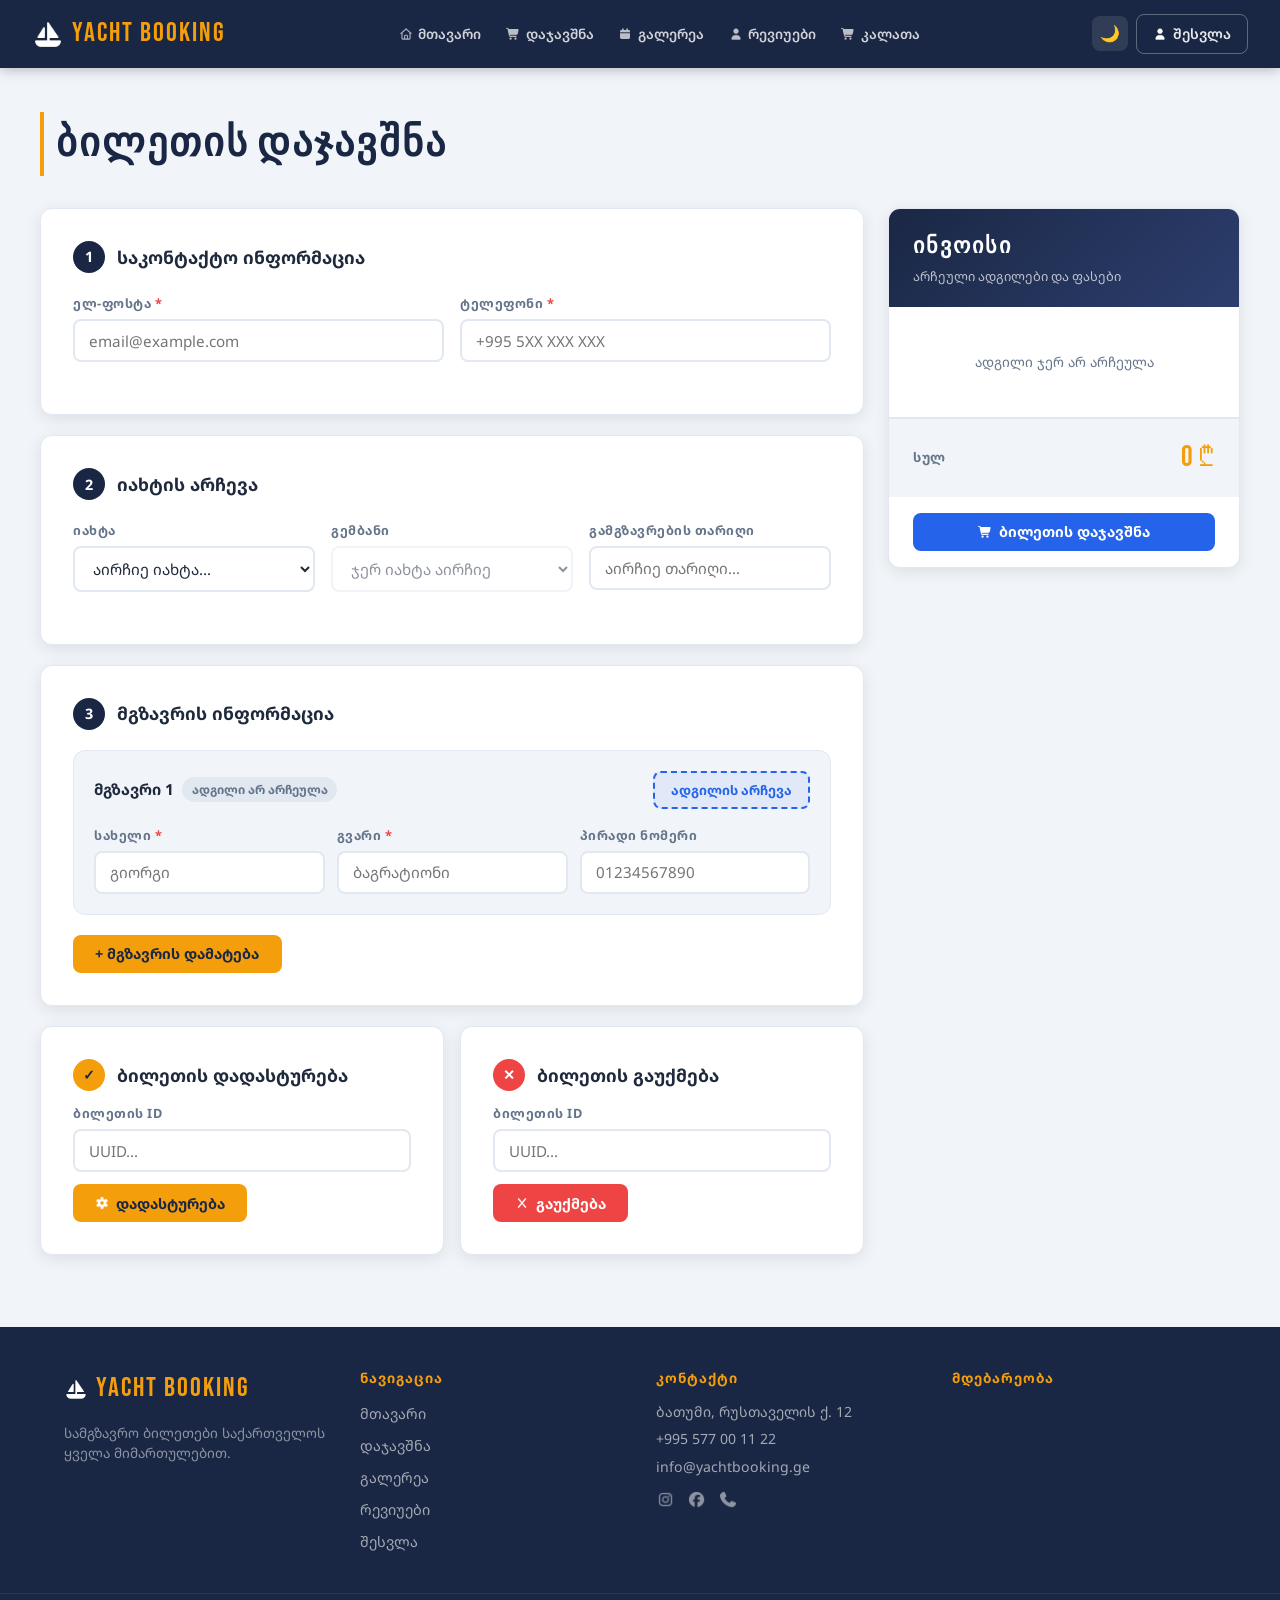
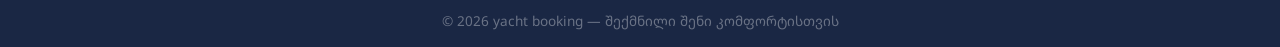
==== pages/booking.html @ 4e346224 "git innit" ====
<!doctype html>
<html lang="en" data-theme="light">
  <head>
    <meta charset="UTF-8" />
    <meta name="viewport" content="width=device-width, initial-scale=1.0" />
    <title>დაჯავშნა | Yacht Booking</title>
    <link
      href="https://fonts.googleapis.com/css2?family=Bebas+Neue&family=Noto+Sans+Georgian:wght@300;400;600;700&display=swap"
      rel="stylesheet"
    />
    <link rel="icon" type="image/png" href="../assets/icons/ship.png" />
    <link rel="stylesheet" href="../styles/style.css" />
    <style>
      /* ==============================
         Booking layout - 2 სვეტი
         ============================== */
      .booking-layout {
        display: grid;
        grid-template-columns: 1fr 22rem;
        gap: 1.5rem;
        align-items: start;
      }

      .booking-main {
        min-width: 0;
      }

      /* 
         Step სათაური
          */
      .step-label {
        display: flex;
        align-items: center;
        gap: 0.75rem;
        margin-bottom: 1.25rem;
      }

      .step-num {
        width: 2rem;
        height: 2rem;
        border-radius: 50%;
        background: var(--navy);
        color: white;
        font-weight: 700;
        font-size: 0.9rem;
        display: flex;
        align-items: center;
        justify-content: center;
        flex-shrink: 0;
      }

      .step-label h3 {
        font-size: 1.1rem;
        font-weight: 700;
        color: var(--text);
        margin: 0;
      }

      /* 
         იახტის ბარათი (არჩეული)
          */
      .selected-train-card {
        background: linear-gradient(135deg, var(--navy) 0%, #2d3e6e 100%);
        border-radius: 0.75rem;
        padding: 1.25rem 1.5rem;
        color: white;
        display: none;
        margin-bottom: 1rem;
      }

      .selected-train-card.show {
        display: flex;
        align-items: center;
        gap: 1.5rem;
        flex-wrap: wrap;
      }

      .train-badge {
        background: rgba(255, 255, 255, 0.15);
        border-radius: 0.5rem;
        padding: 0.5rem 1rem;
        font-family: "Bebas Neue", sans-serif;
        font-size: 1.4rem;
        letter-spacing: 2px;
        color: var(--accent);
        white-space: nowrap;
      }

      .train-route-info {
        flex: 1;
      }
      .train-route-info h4 {
        font-size: 1rem;
        font-weight: 700;
        margin-bottom: 0.25rem;
      }
      .train-route-info p {
        font-size: 0.82rem;
        opacity: 0.75;
      }

      .train-times {
        display: flex;
        gap: 1.5rem;
        text-align: center;
      }

      .train-time-col span {
        display: block;
      }
      .train-time-col .t-time {
        font-family: "Bebas Neue", sans-serif;
        font-size: 1.5rem;
        letter-spacing: 1px;
      }
      .train-time-col .t-city {
        font-size: 0.78rem;
        opacity: 0.7;
      }

      .train-arrow {
        font-size: 1.2rem;
        opacity: 0.5;
        align-self: center;
      }

      /* 
         /* გემბანის სქემა (modal) ფანჯარა */
      .seat-modal-overlay {
        position: fixed;
        inset: 0;
        background: rgba(0, 0, 0, 0.5);
        z-index: 300;
        display: flex;
        align-items: center;
        justify-content: center;
        padding: 1rem;
        backdrop-filter: blur(4px);
      }

      .seat-modal-overlay.hidden {
        display: none;
      }

      .seat-modal {
        background: var(--card-bg);
        border-radius: 1rem;
        padding: 1.5rem;
        width: 100%;
        max-width: 26rem;
        max-height: 90vh;
        overflow-y: auto;
        position: relative;
      }

      .seat-modal-title {
        font-family: "Bebas Neue", sans-serif;
        font-size: 1.4rem;
        letter-spacing: 1px;
        color: var(--navy);
        margin-bottom: 0.25rem;
      }

      [data-theme="dark"] .seat-modal-title {
        color: var(--accent);
      }

      .seat-modal-sub {
        font-size: 0.82rem;
        color: var(--text-light);
        margin-bottom: 1.25rem;
      }

      /* გემბანი სქემა */
      .vagon-shell {
        background: var(--bg);
        border-radius: 0.75rem;
        padding: 1rem;
        border: 1px solid var(--border);
      }

      .vagon-toilet {
        text-align: center;
        font-size: 0.72rem;
        color: var(--text-light);
        background: var(--border);
        border-radius: 0.35rem;
        padding: 0.3rem;
        margin-bottom: 0.75rem;
        letter-spacing: 1px;
        text-transform: uppercase;
      }

      /* ადგილების ბადე - 4 სვეტი + დერეფანი */
      .seat-grid {
        display: grid;
        grid-template-columns: 1fr 1fr 0.4fr 1fr 1fr;
        gap: 0.35rem;
        margin-bottom: 0.5rem;
      }

      /* ადგილის ღილაკი */
      .seat-btn {
        aspect-ratio: 1;
        border-radius: 0.35rem;
        border: 2px solid;
        font-size: 0.68rem;
        font-weight: 700;
        cursor: pointer;
        transition: all 0.15s;
        display: flex;
        align-items: center;
        justify-content: center;
        font-family: "Noto Sans Georgian", sans-serif;
      }

      .seat-btn.free {
        background: #dcfce7;
        border-color: #86efac;
        color: #166534;
      }

      .seat-btn.free:hover {
        background: #bbf7d0;
        transform: scale(1.08);
      }

      .seat-btn.occupied {
        background: #fee2e2;
        border-color: #fca5a5;
        color: #991b1b;
        cursor: not-allowed;
      }

      .seat-btn.selected {
        background: var(--blue);
        border-color: var(--blue-dark);
        color: white;
        transform: scale(1.08);
      }

      /* ლეგენდა */
      .seat-legend {
        display: flex;
        gap: 1rem;
        margin-top: 0.75rem;
        flex-wrap: wrap;
      }

      .legend-item {
        display: flex;
        align-items: center;
        gap: 0.4rem;
        font-size: 0.78rem;
        color: var(--text-light);
      }

      .legend-dot {
        width: 0.85rem;
        height: 0.85rem;
        border-radius: 0.2rem;
        flex-shrink: 0;
      }

      .seat-modal-actions {
        display: flex;
        gap: 0.75rem;
        margin-top: 1.25rem;
      }

      .seat-modal-close {
        position: absolute;
        top: 1rem;
        right: 1rem;
        background: none;
        border: 1px solid var(--border);
        border-radius: 0.4rem;
        width: 2rem;
        height: 2rem;
        cursor: pointer;
        color: var(--text-light);
        font-size: 1rem;
        display: flex;
        align-items: center;
        justify-content: center;
        transition: background 0.15s;
      }

      .seat-modal-close:hover {
        background: var(--border);
      }

      /* 
         მგზავრების ფორმა
          */
      .passenger-row {
        background: var(--bg);
        border: 1px solid var(--border);
        border-radius: 0.75rem;
        padding: 1.25rem;
        margin-bottom: 0.75rem;
        transition: background 0.3s;
      }

      .passenger-header {
        display: flex;
        align-items: center;
        justify-content: space-between;
        margin-bottom: 1rem;
      }

      .passenger-label {
        font-weight: 700;
        font-size: 0.95rem;
        color: var(--text);
        display: flex;
        align-items: center;
        gap: 0.5rem;
      }

      .passenger-seat-badge {
        background: var(--blue);
        color: white;
        font-size: 0.75rem;
        font-weight: 700;
        padding: 0.2rem 0.6rem;
        border-radius: 99px;
      }

      .passenger-seat-badge.empty {
        background: var(--border);
        color: var(--text-light);
      }

      .passenger-fields {
        display: grid;
        grid-template-columns: 1fr 1fr 1fr;
        gap: 0.75rem;
      }

      /* 
         ინვოისი (sidebar)
          */
      .invoice-card {
        background: var(--card-bg);
        border: 1px solid var(--border);
        border-radius: 0.75rem;
        overflow: hidden;
        box-shadow: var(--shadow);
        position: sticky;
        top: 5rem;
        transition: background 0.3s;
      }

      .invoice-header {
        background: linear-gradient(135deg, var(--navy) 0%, #2d3e6e 100%);
        padding: 1.25rem 1.5rem;
        color: white;
      }

      .invoice-header h3 {
        font-family: "Bebas Neue", sans-serif;
        font-size: 1.4rem;
        letter-spacing: 2px;
        margin-bottom: 0.1rem;
      }

      .invoice-header p {
        font-size: 0.8rem;
        opacity: 0.7;
      }

      .invoice-body {
        padding: 1.25rem 1.5rem;
      }

      .invoice-row {
        display: flex;
        justify-content: space-between;
        align-items: center;
        padding: 0.6rem 0;
        border-bottom: 1px solid var(--border);
        font-size: 0.88rem;
      }

      .invoice-row:last-child {
        border-bottom: none;
      }

      .invoice-row .seat-code {
        font-family: "Bebas Neue", sans-serif;
        font-size: 1rem;
        color: var(--navy);
        letter-spacing: 1px;
      }

      [data-theme="dark"] .invoice-row .seat-code {
        color: var(--accent);
      }

      .invoice-row .price {
        font-weight: 700;
        color: var(--text);
      }

      .invoice-empty {
        text-align: center;
        color: var(--text-light);
        font-size: 0.85rem;
        padding: 1.5rem 0;
      }

      .invoice-total {
        display: flex;
        justify-content: space-between;
        align-items: center;
        padding: 1rem 1.5rem;
        background: var(--bg);
        border-top: 2px solid var(--border);
      }

      .invoice-total span:first-child {
        font-size: 0.82rem;
        color: var(--text-light);
        text-transform: uppercase;
        letter-spacing: 0.5px;
        font-weight: 700;
      }

      .invoice-total .total-price {
        font-family: "Bebas Neue", sans-serif;
        font-size: 1.8rem;
        color: var(--accent);
        letter-spacing: 1px;
      }

      .invoice-submit {
        padding: 1rem 1.5rem;
      }

      /* 
         ადგილის არჩეული indicator
   */
      .choose-seat-btn {
        display: inline-flex;
        align-items: center;
        gap: 0.4rem;
        background: rgba(37, 99, 235, 0.08);
        border: 2px dashed var(--blue);
        color: var(--blue);
        border-radius: 0.5rem;
        padding: 0.5rem 1rem;
        font-family: "Noto Sans Georgian", sans-serif;
        font-size: 0.82rem;
        font-weight: 700;
        cursor: pointer;
        transition: background 0.15s;
      }

      .choose-seat-btn:hover {
        background: rgba(37, 99, 235, 0.14);
      }

      /*
         Confirm / Delete სექცია
      */
      .action-cards {
        display: grid;
        grid-template-columns: 1fr 1fr;
        gap: 1rem;
        margin-top: 1rem;
      }

      /* 
         Responsive
          */
      @media (max-width: 68rem) {
        .booking-layout {
          grid-template-columns: 1fr;
        }

        .invoice-card {
          position: static;
          order: -1;
        }
      }

      @media (max-width: 37.5rem) {
        .passenger-fields {
          grid-template-columns: 1fr;
        }

        .action-cards {
          grid-template-columns: 1fr;
        }

        .train-times {
          gap: 0.75rem;
        }
        .train-time-col .t-time {
          font-size: 1.2rem;
        }
      }
    </style>
  </head>
  <body>
    <!-- HEADER -->
    <header>
      <div class="header-inner">
        <a href="../index.html" class="logo">
          <img src="../assets/icons/ship.png" alt="Logo" class="logo-icon" />
          <span>yacht booking</span>
        </a>
        <nav id="mainNav">
          <a href="../index.html"
            ><img src="../assets/icons/home.png" alt="" />მთავარი</a
          >
          <a href="booking.html"
            ><img src="../assets/icons/cart.png" alt="" />დაჯავშნა</a
          >
          <a href="gallery.html"
            ><img src="../assets/icons/calendar-solid.png" alt="" />გალერეა</a
          >
          <a href="reviews.html"
            ><img src="../assets/icons/user-solid.png" alt="" />რევიუები</a
          >

          <a href="cart.html"
            ><img src="../assets/icons/cart.png" alt="" />კალათა</a
          >
        </nav>
        <div class="header-actions">
          <button id="themeToggleBtn" class="icon-btn" title="თემის შეცვლა">
            <span id="themeIcon">🌙</span>
          </button>
          <div id="userInfo" class="hidden">
            <span id="welcomeMsg" class="welcome-text"></span>
            <button class="btn-outline small" id="logoutBtn">გასვლა</button>
          </div>
          <div id="guestBtns">
            <a href="login.html" class="btn-outline">
              <img
                src="../assets/icons/user-solid.png"
                alt=""
                class="btn-icon"
              />
              შესვლა
            </a>
          </div>
          <button class="burger" id="burgerBtn" aria-label="მენიუ">
            <img
              src="../assets/icons/bars-solid.png"
              alt="menu"
              class="burger-icon"
            />
          </button>
        </div>
      </div>
      <div class="mobile-nav" id="mobileNav">
        <a href="../index.html" class="mob-link"
          ><img src="../assets/icons/home.png" alt="" />მთავარი</a
        >
        <a href="booking.html" class="mob-link"
          ><img src="../assets/icons/cart.png" alt="" />დაჯავშნა</a
        >
        <a href="gallery.html" class="mob-link"
          ><img src="../assets/icons/calendar-solid.png" alt="" />გალერეა</a
        >
        <a href="reviews.html" class="mob-link"
          ><img src="../assets/icons/user-solid.png" alt="" />რევიუები</a
        >

        <a href="cart.html" class="mob-link"
          ><img src="../assets/icons/cart.png" alt="" />კალათა</a
        >
        <a href="login.html" class="mob-link"
          ><img src="../assets/icons/user-solid.png" alt="" />შესვლა</a
        >
      </div>
    </header>

    <!-- ადგილის არჩევის ცხრილი -->
    <div class="seat-modal-overlay hidden" id="seatModalOverlay">
      <div class="seat-modal">
        <button class="seat-modal-close" id="seatModalClose">✕</button>
        <p class="seat-modal-title" id="seatModalTitle">გემბანი</p>
        <p class="seat-modal-sub">მწვანე — თავისუფალი | წითელი — დაკავებული</p>
        <div id="seatMapContainer"></div>
        <div class="seat-legend">
          <div class="legend-item">
            <div
              class="legend-dot"
              style="background: #dcfce7; border: 2px solid #86efac"
            ></div>
            <span>თავისუფალი</span>
          </div>
          <div class="legend-item">
            <div
              class="legend-dot"
              style="background: #fee2e2; border: 2px solid #fca5a5"
            ></div>
            <span>დაკავებული</span>
          </div>
          <div class="legend-item">
            <div
              class="legend-dot"
              style="
                background: var(--blue);
                border: 2px solid var(--blue-dark);
              "
            ></div>
            <span>არჩეული</span>
          </div>
        </div>
      </div>
    </div>

    <main class="booking-page">
      <div class="section-inner">
        <h1 class="page-title">ბილეთის დაჯავშნა</h1>

        <div class="booking-layout">
          <!--  მარცხენა სვეტი  -->
          <div class="booking-main">
            <!-- STEP 1: საკონტაქტო ინფო -->
            <div class="form-card" style="margin-bottom: 1.25rem">
              <div class="step-label">
                <div class="step-num">1</div>
                <h3>საკონტაქტო ინფორმაცია</h3>
              </div>
              <div class="form-grid">
                <div class="form-group">
                  <label
                    >ელ-ფოსტა <span style="color: var(--red)">*</span></label
                  >
                  <input
                    type="email"
                    id="f-email"
                    placeholder="email@example.com"
                    required
                  />
                </div>
                <div class="form-group">
                  <label
                    >ტელეფონი <span style="color: var(--red)">*</span></label
                  >
                  <input
                    type="text"
                    id="f-phone"
                    placeholder="+995 5XX XXX XXX"
                    required
                  />
                </div>
              </div>
            </div>

            <!-- STEP 2: იახტის არჩევა -->
            <div class="form-card" style="margin-bottom: 1.25rem">
              <div class="step-label">
                <div class="step-num">2</div>
                <h3>იახტის არჩევა</h3>
              </div>

              <!-- არჩეული იახტა - ჩნდება არჩევის შემდეგ -->
              <div class="selected-train-card" id="selectedTrainCard">
                <div class="train-badge" id="trainBadge">#---</div>
                <div class="train-route-info">
                  <h4 id="trainName">—</h4>
                  <p id="trainDate">—</p>
                </div>
                <div class="train-times">
                  <div class="train-time-col">
                    <span class="t-time" id="trainDep">--:--</span>
                    <span class="t-city" id="trainFrom">—</span>
                  </div>
                  <div class="train-arrow">→</div>
                  <div class="train-time-col">
                    <span class="t-time" id="trainArr">--:--</span>
                    <span class="t-city" id="trainTo">—</span>
                  </div>
                </div>
              </div>

              <div class="form-grid">
                <div class="form-group">
                  <label>იახტა</label>
                  <select id="f-trainId">
                    <option value="">აირჩიე იახტა...</option>
                  </select>
                </div>
                <div class="form-group">
                  <label>გემბანი</label>
                  <select id="f-vagonId" disabled>
                    <option value="">ჯერ იახტა აირჩიე</option>
                  </select>
                </div>
                <div class="form-group" style="position: relative">
                  <label>გამგზავრების თარიღი</label>
                  <input
                    type="text"
                    id="f-date"
                    placeholder="აირჩიე თარიღი..."
                    readonly
                    style="cursor: pointer"
                  />
                  <div id="calendarWrap" class="calendar-wrap"></div>
                </div>
              </div>
            </div>

            <!-- STEP 3: მგზავრები და ადგილები -->
            <div class="form-card" style="margin-bottom: 1.25rem">
              <div class="step-label">
                <div class="step-num">3</div>
                <h3>მგზავრის ინფორმაცია</h3>
              </div>

              <!-- მგზავრების სია - JS ავსებს ამას -->
              <div id="passengersContainer">
                <!-- default: ერთი მგზავრი -->
                <div class="passenger-row" data-passenger="0">
                  <div class="passenger-header">
                    <div class="passenger-label">
                      <span>მგზავრი 1</span>
                      <span class="passenger-seat-badge empty" id="badge-0"
                        >ადგილი არ არჩეულა</span
                      >
                    </div>
                    <button
                      class="choose-seat-btn"
                      data-passenger="0"
                      id="chooseSeat-0"
                      disabled
                    >
                      ადგილის არჩევა
                    </button>
                  </div>
                  <div class="passenger-fields">
                    <div class="form-group">
                      <label
                        >სახელი <span style="color: var(--red)">*</span></label
                      >
                      <input
                        type="text"
                        id="p-name-0"
                        placeholder="გიორგი"
                        required
                      />
                    </div>
                    <div class="form-group">
                      <label
                        >გვარი <span style="color: var(--red)">*</span></label
                      >
                      <input
                        type="text"
                        id="p-surname-0"
                        placeholder="ბაგრატიონი"
                        required
                      />
                    </div>
                    <div class="form-group">
                      <label>პირადი ნომერი</label>
                      <input
                        type="text"
                        id="p-id-0"
                        placeholder="01234567890"
                        maxlength="11"
                      />
                    </div>
                  </div>
                </div>
              </div>

              <!-- მგზავრის დამატება -->
              <button
                class="btn-secondary"
                id="addPassengerBtn"
                style="margin-top: 0.5rem"
                disabled
              >
                + მგზავრის დამატება
              </button>
            </div>

            <!-- STEP 4: Confirm / Delete -->
            <div class="action-cards">
              <div class="form-card">
                <div class="step-label" style="margin-bottom: 0.75rem">
                  <div
                    class="step-num"
                    style="background: var(--accent); color: var(--navy)"
                  >
                    ✓
                  </div>
                  <h3>ბილეთის დადასტურება</h3>
                </div>
                <div class="form-group" style="margin-bottom: 0.75rem">
                  <label>ბილეთის ID</label>
                  <input type="text" id="u-id" placeholder="UUID..." />
                </div>
                <button id="putTicketBtn" class="btn-secondary">
                  <img
                    src="../assets/icons/gear-solid.png"
                    alt=""
                    class="btn-icon"
                  />
                  დადასტურება
                </button>
                <div id="updateMsg" class="auth-msg hidden"></div>
              </div>

              <div class="form-card">
                <div class="step-label" style="margin-bottom: 0.75rem">
                  <div class="step-num" style="background: var(--red)">✕</div>
                  <h3>ბილეთის გაუქმება</h3>
                </div>
                <div class="form-group" style="margin-bottom: 0.75rem">
                  <label>ბილეთის ID</label>
                  <input type="text" id="d-id" placeholder="UUID..." />
                </div>
                <button id="deleteTicketBtn" class="btn-danger">
                  <img
                    src="../assets/icons/x-solid.png"
                    alt=""
                    class="btn-icon"
                  />
                  გაუქმება
                </button>
                <div id="deleteMsg" class="auth-msg hidden"></div>
              </div>
            </div>
          </div>
          <!-- /booking-main -->

          <!--ინვოისი (sidebar)  -->
          <div>
            <div class="invoice-card">
              <div class="invoice-header">
                <h3>ინვოისი</h3>
                <p>არჩეული ადგილები და ფასები</p>
              </div>
              <div class="invoice-body" id="invoiceBody">
                <div class="invoice-empty" id="invoiceEmpty">
                  ადგილი ჯერ არ არჩეულა
                </div>
              </div>
              <div class="invoice-total">
                <span>სულ</span>
                <span class="total-price" id="invoiceTotal">0 ₾</span>
              </div>
              <div class="invoice-submit">
                <button id="postTicketBtn" class="btn-main full-width">
                  <img src="../assets/icons/cart.png" alt="" class="btn-icon" />
                  ბილეთის დაჯავშნა
                </button>
                <div
                  id="bookingMsg"
                  class="auth-msg hidden"
                  style="margin-top: 0.75rem"
                ></div>
              </div>
            </div>
          </div>
        </div>
        <!-- /booking-layout -->
      </div>
    </main>

    <footer>
      <div class="footer-inner">
        <div class="footer-col">
          <div class="logo footer-logo-wrap">
            <img
              src="../assets/icons/ship.png"
              alt=""
              class="logo-icon footer-logo"
            />
            <span>yacht booking</span>
          </div>
          <p class="footer-desc">
            სამგზავრო ბილეთები საქართველოს ყველა მიმართულებით.
          </p>
        </div>
        <div class="footer-col">
          <h4 class="footer-heading">ნავიგაცია</h4>
          <ul class="footer-links">
            <li><a href="../index.html">მთავარი</a></li>
            <li><a href="booking.html">დაჯავშნა</a></li>
            <li><a href="gallery.html">გალერეა</a></li>
            <li><a href="reviews.html">რევიუები</a></li>
            <li><a href="login.html">შესვლა</a></li>
          </ul>
        </div>
        <div class="footer-col">
          <h4 class="footer-heading">კონტაქტი</h4>
          <p class="footer-contact">ბათუმი, რუსთაველის ქ. 12</p>
          <p class="footer-contact">+995 577 00 11 22</p>
          <p class="footer-contact">info@yachtbooking.ge</p>
          <div class="footer-social">
            <a href="#"
              ><img
                src="../assets/icons/instagram-brands-solid.png"
                alt="instagram"
            /></a>
            <a href="#"
              ><img
                src="../assets/icons/facebook-brands-solid.png"
                alt="facebook"
            /></a>
            <a href="#"><img src="../assets/icons/phone.png" alt="phone" /></a>
          </div>
        </div>
        <div class="footer-col">
          <h4 class="footer-heading">მდებარეობა</h4>
          <div class="footer-map">
            <iframe
              src="https://www.google.com/maps/embed?pb=!1m18!1m12!1m3!1d2990.123456789!2d41.6168!3d41.6427!2m3!1f0!2f0!3f0!3m2!1i1024!2i768!4f13.1!3m3!1m2!1s0x4057585f2b5c7c3f%3A0x1234567890abcdef!2z4YOT4YOU4YOQ4YOb4YOj4YOX4YOk4YOQIOGDpeGDlOGDmuGDmA!5e0!3m2!1ska!2sge!4v1234567890"
              width="100%"
              height="160"
              style="border: 0; border-radius: 0.5rem"
              allowfullscreen=""
              loading="lazy"
              referrerpolicy="no-referrer-when-downgrade"
            ></iframe>
          </div>
        </div>
      </div>
      <div class="footer-bottom">
        <p>© 2026 yacht booking — შექმნილი შენი კომფორტისთვის</p>
      </div>
    </footer>
    <script src="../scripts/booking.js" type="module"></script>
  </body>
</html>
---- styles/style.css ----
/* ============================================================
   style.css — Yacht Booking
   სტრუქტურა:
   1. Variables & Themes
   2. Reset & Base
   3. Header & Nav
   4. Burger Menu
   5. Buttons
   6. Auth Modal
   7. Hero
   8. Sections & Typography
   9. Search & Dropdown
   10. Cards
   11. Forms
   12. Login Page + localStorage Panel
   13. Booking Page
   14. Reviews Page
   15. 404 Page
   16. Footer
   17. Calendar
   18. Accordion
   19. Responsive
============================================================ */

/* #region Variables & Themes */
:root {
  --navy:        #1a2744;
  --blue:        #2563eb;
  --blue-dark:   #1d4ed8;
  --accent:      #f59e0b;
  --red:         #ef4444;
  --bg:          #f1f5f9;
  --bg-alt:      #ffffff;
  --card-bg:     #ffffff;
  --text:        #1e293b;
  --text-light:  #64748b;
  --border:      #e2e8f0;
  --shadow:      0 4px 16px rgba(0, 0, 0, 0.09);
  --header-bg:   #1a2744;
  --header-text: #ffffff;
  --input-bg:    #ffffff;
}

[data-theme="dark"] {
  --bg:          #0f172a;
  --bg-alt:      #1e293b;
  --card-bg:     #1e293b;
  --text:        #e2e8f0;
  --text-light:  #94a3b8;
  --border:      #334155;
  --shadow:      0 4px 16px rgba(0, 0, 0, 0.35);
  --header-bg:   #0f172a;
  --header-text: #e2e8f0;
  --input-bg:    #1e293b;
}
/* #endregion */

/* #region Reset & Base */
*,
*::before,
*::after {
  box-sizing: border-box;
  margin: 0;
  padding: 0;
}

html {
  scroll-behavior: smooth;
  overflow-x: hidden;
}

body {
  font-family: "Noto Sans Georgian", sans-serif;
  background: var(--bg);
  color: var(--text);
  font-size: 1rem;
  line-height: 1.6;
  transition: background 0.3s, color 0.3s;
  overflow-x: hidden;
  padding-top: 4rem; /* fixed header-ის სიმაღლე */
}
/* #endregion */

/* #region Header & Nav */
header {
  background: var(--header-bg);
  position: fixed;
  top: 0;
  left: 0;
  width: 100%;
  z-index: 1000;
  box-shadow: 0 2px 12px rgba(0, 0, 0, 0.25);
  transition: background 0.3s;
}

.header-inner {
  padding: 0.75rem 2rem;
  display: flex;
  justify-content: space-between;
  align-items: center;
  gap: 1rem;
}

/* ლოგო */
.logo {
  display: flex;
  align-items: center;
  gap: 0.5rem;
  font-family: "Bebas Neue", sans-serif;
  font-size: 1.7rem;
  color: var(--accent);
  letter-spacing: 2px;
  text-decoration: none;
  flex-shrink: 0;
}

.logo-icon {
  width: 2rem;
  height: 2rem;
  filter: brightness(0) invert(1);
}

/* დესკტოპ ნავიგაცია — ცენტრში */
nav#mainNav {
  flex: 1;
  display: flex;
  justify-content: center;
  align-items: center;
  gap: 0.25rem;
}

nav#mainNav a {
  display: inline-flex;
  align-items: center;
  gap: 0.35rem;
  color: rgba(255, 255, 255, 0.8);
  text-decoration: none;
  padding: 0.45rem 0.65rem;
  border-radius: 6px;
  font-size: 0.85rem;
  font-weight: 600;
  white-space: nowrap;
  transition: background 0.2s, color 0.2s;
}

nav#mainNav a img {
  width: 14px;
  height: 14px;
  filter: brightness(0) invert(1);
  opacity: 0.7;
}

nav#mainNav a:hover {
  background: rgba(255, 255, 255, 0.1);
  color: var(--accent);
}

nav#mainNav a:hover img {
  opacity: 1;
  filter: brightness(0) saturate(100%) invert(70%) sepia(80%) hue-rotate(0deg);
}

.active-link {
  color: var(--accent) !important;
}

/* header-ის მარჯვენა ბლოკი */
.header-actions {
  display: flex;
  align-items: center;
  gap: 0.5rem;
  flex-shrink: 0;
}

/* თემის ღილაკი */
.icon-btn {
  background: rgba(255, 255, 255, 0.1);
  border: none;
  border-radius: 8px;
  width: 2.2rem;
  height: 2.2rem;
  font-size: 1rem;
  cursor: pointer;
  display: flex;
  align-items: center;
  justify-content: center;
  transition: background 0.2s;
}

.icon-btn:hover {
  background: rgba(255, 255, 255, 0.2);
}

/* Auth ბლოკი */
#guestBtns,
#userInfo {
  display: flex;
  align-items: center;
  gap: 0.4rem;
}

#userInfo.hidden,
#guestBtns.hidden {
  display: none !important;
}

.welcome-text {
  color: rgba(255, 255, 255, 0.85);
  font-size: 0.85rem;
  font-weight: 600;
  white-space: nowrap;
}

/* მობილური მენიუ */
.mobile-nav {
  display: none;
  flex-direction: column;
  background: var(--header-bg);
  padding: 0 1.5rem 1rem;
  border-top: 1px solid rgba(255, 255, 255, 0.08);
  transition: background 0.3s;
}

.mobile-nav.open {
  display: flex;
}

.mob-link {
  display: flex;
  align-items: center;
  gap: 0.5rem;
  color: rgba(255, 255, 255, 0.8);
  text-decoration: none;
  padding: 0.65rem 0;
  border-bottom: 1px solid rgba(255, 255, 255, 0.07);
  font-weight: 600;
  font-size: 0.9rem;
  transition: color 0.2s;
}

.mob-link:last-child {
  border-bottom: none;
}

.mob-link:hover {
  color: var(--accent);
}

.mob-link img {
  width: 14px;
  filter: brightness(0) invert(1);
  opacity: 0.7;
}
/* #endregion */

/* #region Burger Menu */
.burger {
  display: none;
  background: rgba(255, 255, 255, 0.1);
  border: none;
  border-radius: 6px;
  padding: 0.4rem;
  cursor: pointer;
  flex-direction: column;
  gap: 4px;
  z-index: 1001;
}

.burger-icon {
  width: 1.2rem;
  height: 1.2rem;
  filter: brightness(0) invert(1);
  display: block;
}
/* #endregion */

/* #region Buttons */
.btn-main {
  display: inline-flex;
  align-items: center;
  gap: 0.4rem;
  background: var(--blue);
  color: white;
  padding: 0.6rem 1.4rem;
  border-radius: 8px;
  font-family: "Noto Sans Georgian", sans-serif;
  font-size: 0.9rem;
  font-weight: 700;
  border: none;
  cursor: pointer;
  text-decoration: none;
  transition: background 0.2s, transform 0.15s;
}

.btn-main:hover {
  background: var(--blue-dark);
  transform: translateY(-1px);
}

.btn-outline {
  display: inline-flex;
  align-items: center;
  gap: 0.4rem;
  background: transparent;
  color: rgba(255, 255, 255, 0.9);
  padding: 0.5rem 1rem;
  border-radius: 8px;
  border: 1px solid rgba(255, 255, 255, 0.3);
  font-family: "Noto Sans Georgian", sans-serif;
  font-size: 0.88rem;
  font-weight: 600;
  cursor: pointer;
  text-decoration: none;
  transition: background 0.2s;
}

.btn-outline:hover {
  background: rgba(255, 255, 255, 0.1);
}

.btn-outline.small {
  padding: 0.35rem 0.75rem;
  font-size: 0.8rem;
}

.btn-secondary {
  display: inline-flex;
  align-items: center;
  gap: 0.4rem;
  background: var(--accent);
  color: var(--navy);
  padding: 0.6rem 1.4rem;
  border-radius: 8px;
  font-family: "Noto Sans Georgian", sans-serif;
  font-size: 0.9rem;
  font-weight: 700;
  border: none;
  cursor: pointer;
  transition: opacity 0.2s, transform 0.15s;
}

.btn-secondary:hover {
  opacity: 0.85;
  transform: translateY(-1px);
}

.btn-danger {
  display: inline-flex;
  align-items: center;
  gap: 0.4rem;
  background: var(--red);
  color: white;
  padding: 0.6rem 1.4rem;
  border-radius: 8px;
  font-family: "Noto Sans Georgian", sans-serif;
  font-size: 0.9rem;
  font-weight: 700;
  border: none;
  cursor: pointer;
  transition: opacity 0.2s, transform 0.15s;
}

.btn-danger:hover {
  opacity: 0.85;
  transform: translateY(-1px);
}

.btn-search {
  background: var(--blue);
  border: none;
  border-radius: 8px;
  padding: 0.55rem 0.75rem;
  cursor: pointer;
  display: flex;
  align-items: center;
  flex-shrink: 0;
  transition: background 0.2s;
}

.btn-search img {
  width: 1rem;
  height: 1rem;
  filter: brightness(0) invert(1);
}

.btn-search:hover {
  background: var(--blue-dark);
}

.btn-icon {
  width: 14px;
  height: 14px;
  filter: brightness(0) invert(1);
}

.full-width {
  width: 100%;
  justify-content: center;
}
/* #endregion */

/* #region Auth Modal */
.modal-overlay {
  position: fixed;
  inset: 0;
  background: rgba(0, 0, 0, 0.55);
  z-index: 200;
  display: flex;
  align-items: center;
  justify-content: center;
  padding: 1rem;
  backdrop-filter: blur(3px);
}

.modal-overlay.hidden {
  display: none;
}

.modal {
  background: var(--card-bg);
  border-radius: 16px;
  padding: 2rem;
  width: 100%;
  max-width: 420px;
  position: relative;
  box-shadow: 0 20px 60px rgba(0, 0, 0, 0.3);
  transition: background 0.3s;
}

.modal-close {
  position: absolute;
  top: 1rem;
  right: 1rem;
  background: none;
  border: none;
  cursor: pointer;
  opacity: 0.5;
  transition: opacity 0.2s;
}

.modal-close:hover {
  opacity: 1;
}

.modal-close img {
  width: 1rem;
  height: 1rem;
}

.modal-tabs {
  display: flex;
  gap: 0.5rem;
  margin-bottom: 1.5rem;
}

.tab-btn {
  flex: 1;
  padding: 0.6rem;
  border: 2px solid var(--border);
  border-radius: 8px;
  background: transparent;
  color: var(--text-light);
  font-family: "Noto Sans Georgian", sans-serif;
  font-size: 0.9rem;
  font-weight: 700;
  cursor: pointer;
  transition: all 0.2s;
}

.tab-btn.active {
  border-color: var(--blue);
  color: var(--blue);
  background: rgba(37, 99, 235, 0.06);
}

.auth-form h2 {
  font-size: 1.3rem;
  margin-bottom: 1.25rem;
  color: var(--text);
}
/* #endregion */

/* #region Hero */
.hero {
  background: linear-gradient(135deg, var(--navy) 0%, #2d3e6e 100%);
  color: white;
  text-align: center;
  padding: 8rem 1.5rem 4rem;
  position: relative;
  overflow: hidden;
}

.hero-content {
  max-width: 900px;
  margin: 0 auto;
}

.hero h1 {
  font-family: "Bebas Neue", sans-serif;
  font-size: clamp(2.5rem, 6vw, 4.5rem);
  letter-spacing: 3px;
  line-height: 1.1;
  margin-bottom: 1rem;
}

.accent {
  color: var(--accent);
}

.hero p {
  font-size: 1.1rem;
  opacity: 0.8;
  margin-bottom: 2rem;
}

/* ტალღები + გემი */
.sea-track {
  position: absolute;
  bottom: 0;
  left: 0;
  width: 100%;
  height: 60px;
  overflow: hidden;
}

.waves-bg {
  position: absolute;
  bottom: 0;
  width: 200%;
  height: 40px;
  background: repeating-linear-gradient(
    90deg,
    rgba(255, 255, 255, 0.08) 0px,
    rgba(255, 255, 255, 0.08) 20px,
    transparent 20px,
    transparent 40px
  );
  animation: waveMove 4s linear infinite;
}

@keyframes waveMove {
  from { transform: translateX(0); }
  to   { transform: translateX(-50%); }
}

.ship-anim {
  position: absolute;
  bottom: 12px;
  animation: shipSail 20s linear infinite;
}

.ship-img {
  width: 2.5rem;
  height: auto;
  filter: brightness(0) invert(1);
  animation: shipBob 2s ease-in-out infinite;
}

@keyframes shipSail {
  from { left: -5rem; }
  to   { left: 100%; }
}

@keyframes shipBob {
  0%, 100% { transform: translateY(0); }
  50%       { transform: translateY(-4px); }
}

/* Hero stats */
.hero-stats {
  display: flex;
  gap: 2rem;
  justify-content: center;
  flex-wrap: wrap;
  margin-top: 2rem;
}

.hero-stat {
  text-align: center;
}

.hero-stat-num {
  font-family: "Bebas Neue", sans-serif;
  font-size: 2rem;
  letter-spacing: 2px;
  color: var(--accent);
  display: block;
}

.hero-stat-label {
  font-size: 0.8rem;
  color: rgba(255, 255, 255, 0.65);
}
/* #endregion */

/* #region Sections & Typography */
.section {
  padding: 4rem 1.5rem;
  transition: background 0.3s;
}

.alt-bg {
  background: var(--bg-alt);
}

.section-inner {
  max-width: 1200px;
  margin: 0 auto;
}

.section-title {
  display: flex;
  align-items: center;
  gap: 0.6rem;
  font-family: "Bebas Neue", sans-serif;
  font-size: 2.2rem;
  letter-spacing: 2px;
  color: var(--navy);
  margin-bottom: 1.5rem;
  border-left: 5px solid var(--accent);
  padding-left: 0.75rem;
}

[data-theme="dark"] .section-title {
  color: var(--accent);
}

.title-icon {
  width: 1.4rem;
  height: 1.4rem;
  filter: opacity(0.7);
}

[data-theme="dark"] .title-icon {
  filter: brightness(0) invert(1) opacity(0.6);
}
/* #endregion */

/* #region Search & Dropdown */
.search-wrap {
  position: relative;
  display: flex;
  gap: 0.5rem;
  align-items: center;
  margin-bottom: 1.5rem;
  flex-wrap: wrap;
}

.search-wrap input {
  padding: 0.65rem 1rem;
  border: 2px solid var(--border);
  border-radius: 8px;
  font-family: "Noto Sans Georgian", sans-serif;
  font-size: 0.95rem;
  width: 280px;
  background: var(--input-bg);
  color: var(--text);
  outline: none;
  transition: border 0.2s, background 0.3s;
}

.search-wrap input:focus {
  border-color: var(--blue);
}

.dropdown {
  position: absolute;
  top: calc(100% + 4px);
  left: 0;
  z-index: 50;
  background: var(--card-bg);
  border: 1px solid var(--border);
  border-radius: 8px;
  box-shadow: var(--shadow);
  width: 280px;
  max-height: 220px;
  overflow-y: auto;
  display: none;
  transition: background 0.3s;
}

.dropdown p {
  padding: 0.6rem 1rem;
  margin: 0;
  cursor: pointer;
  font-size: 0.9rem;
  color: var(--text);
  border-bottom: 1px solid var(--border);
  transition: background 0.15s;
}

.dropdown p:last-child {
  border-bottom: none;
}

.dropdown p:hover {
  background: rgba(37, 99, 235, 0.08);
  color: var(--blue);
}
/* #endregion */

/* #region Cards */
.products {
  display: grid;
  grid-template-columns: repeat(auto-fill, minmax(270px, 1fr));
  gap: 1.25rem;
}

.card {
  background: var(--card-bg);
  border-radius: 12px;
  padding: 1.25rem 1.5rem;
  border: 1px solid var(--border);
  box-shadow: var(--shadow);
  transition: transform 0.2s, box-shadow 0.2s, background 0.3s;
}

.card:hover {
  transform: translateY(-4px);
  box-shadow: 0 8px 24px rgba(0, 0, 0, 0.14);
}

.card h3 {
  color: var(--navy);
  font-size: 1.05rem;
  margin-bottom: 0.4rem;
}

[data-theme="dark"] .card h3 {
  color: var(--accent);
}

.card h4 {
  color: var(--blue);
  font-size: 0.95rem;
  margin-bottom: 0.3rem;
}

.card p {
  color: var(--text-light);
  font-size: 0.86rem;
  margin-top: 0.25rem;
}

/* იახტის ქვე-ბარათი */
.trainCard {
  background: rgba(37, 99, 235, 0.05);
  border-left: 4px solid var(--blue);
  margin-left: 1rem;
}

[data-theme="dark"] .trainCard {
  background: rgba(37, 99, 235, 0.1);
}
/* #endregion */

/* #region Forms */
.form-card {
  background: var(--card-bg);
  border-radius: 12px;
  padding: 2rem;
  border: 1px solid var(--border);
  box-shadow: var(--shadow);
  margin-bottom: 1.5rem;
  transition: background 0.3s;
}

.sub-title {
  color: var(--text);
  font-size: 1.1rem;
  font-weight: 700;
  margin-bottom: 1.25rem;
}

.form-grid {
  display: grid;
  grid-template-columns: repeat(auto-fit, minmax(210px, 1fr));
  gap: 1rem;
  margin-bottom: 1.25rem;
}

.form-group {
  display: flex;
  flex-direction: column;
  gap: 0.35rem;
}

.form-group label {
  font-size: 0.8rem;
  font-weight: 700;
  color: var(--text-light);
  text-transform: uppercase;
  letter-spacing: 0.5px;
}

.form-group input,
.form-group select,
textarea {
  padding: 0.6rem 0.9rem;
  border: 2px solid var(--border);
  border-radius: 8px;
  font-family: "Noto Sans Georgian", sans-serif;
  font-size: 0.95rem;
  background: var(--input-bg);
  color: var(--text);
  outline: none;
  transition: border 0.2s, background 0.3s;
}

.form-group input:focus,
.form-group select:focus,
textarea:focus {
  border-color: var(--blue);
}

.form-group select {
  cursor: pointer;
  width: 100%;
}

.form-group select:disabled {
  opacity: 0.5;
  cursor: not-allowed;
}

textarea {
  resize: vertical;
  width: 100%;
}

/* შეტყობინება */
.auth-msg {
  margin-top: 0.85rem;
  padding: 0.65rem 1rem;
  border-radius: 8px;
  font-weight: 600;
  font-size: 0.9rem;
}

.auth-msg.success {
  background: #d1fae5;
  color: #065f46;
  border: 1px solid #6ee7b7;
}

.auth-msg.error {
  background: #fee2e2;
  color: #991b1b;
  border: 1px solid #fca5a5;
}

.hidden {
  display: none !important;
}

.form-group-full {
  grid-column: 1 / -1;
}
/* #endregion */

/* #region Login Page & localStorage Panel */
.auth-page {
  min-height: calc(100vh - 9rem);
  display: flex;
  flex-direction: column;
  align-items: center;
  justify-content: center;
  gap: 1.5rem;
  padding: 3rem 1.5rem;
}

.auth-container {
  background: var(--card-bg);
  border-radius: 1rem;
  padding: 2.5rem;
  width: 100%;
  max-width: 28rem;
  border: 1px solid var(--border);
  box-shadow: var(--shadow);
  transition: background 0.3s;
}

.auth-tabs {
  display: flex;
  gap: 0.5rem;
  margin-bottom: 2rem;
  border-bottom: 1px solid var(--border);
  padding-bottom: 1.25rem;
}

.auth-tab {
  flex: 1;
  padding: 0.65rem;
  border: 2px solid var(--border);
  border-radius: 0.5rem;
  background: transparent;
  color: var(--text-light);
  font-family: "Noto Sans Georgian", sans-serif;
  font-size: 0.95rem;
  font-weight: 700;
  cursor: pointer;
  transition: all 0.2s;
}

.auth-tab.active {
  border-color: var(--blue);
  color: var(--blue);
  background: rgba(37, 99, 235, 0.06);
}

.auth-form-page h1 {
  font-size: 1.4rem;
  font-weight: 700;
  margin-bottom: 0.4rem;
  color: var(--text);
}

.auth-form-page .form-group {
  margin-bottom: 0.85rem;
}

.auth-sub {
  color: var(--text-light);
  font-size: 0.9rem;
  margin-bottom: 1.5rem;
}

.auth-switch {
  text-align: center;
  margin-top: 1.25rem;
  font-size: 0.9rem;
  color: var(--text-light);
}

.auth-switch a {
  color: var(--blue);
  font-weight: 700;
  text-decoration: none;
}

.auth-switch a:hover {
  text-decoration: underline;
}

/* localStorage info panel */
.token-info-wrap {
  width: 100%;
  max-width: 28rem;
}

.token-card {
  background: var(--card-bg);
  border: 1px solid var(--border);
  border-radius: 0.75rem;
  padding: 1.25rem 1.5rem;
  box-shadow: var(--shadow);
  transition: background 0.3s;
}

.token-section-title {
  font-size: 0.72rem;
  font-weight: 700;
  text-transform: uppercase;
  letter-spacing: 1px;
  color: var(--text-light);
  margin-bottom: 0.75rem;
}

.token-row {
  display: flex;
  align-items: flex-start;
  justify-content: space-between;
  gap: 0.75rem;
  padding: 0.5rem 0;
  border-bottom: 1px solid var(--border);
  font-size: 0.84rem;
}

.token-row:last-child {
  border-bottom: none;
}

.token-label {
  font-weight: 700;
  color: var(--text-light);
  flex-shrink: 0;
}

.token-value {
  color: var(--text);
  word-break: break-all;
  text-align: right;
}

.token-mono {
  font-family: monospace;
  font-size: 0.76rem;
  color: var(--blue);
}

.token-status-in  { color: #059669; font-weight: 700; }
.token-status-out { color: var(--text-light); }
/* #endregion */

/* #region Booking Page */
.booking-page {
  padding: 3rem 1.5rem;
  min-height: calc(100vh - 9rem);
}

.page-title {
  font-family: "Bebas Neue", sans-serif;
  font-size: 2.5rem;
  letter-spacing: 2px;
  color: var(--navy);
  margin-bottom: 2rem;
  border-left: 0.3rem solid var(--accent);
  padding-left: 0.75rem;
}

[data-theme="dark"] .page-title {
  color: var(--accent);
}
/* #endregion */

/* #region Reviews Page */
.reviews-page {
  padding: 3rem 1.5rem;
}

.reviews-grid {
  display: grid;
  grid-template-columns: repeat(auto-fill, minmax(17rem, 1fr));
  gap: 1.25rem;
  margin-bottom: 2rem;
}

.review-card {
  background: var(--card-bg);
  border: 1px solid var(--border);
  border-radius: 0.75rem;
  padding: 1.25rem;
  box-shadow: var(--shadow);
  transition: transform 0.2s, background 0.3s;
}

.review-card:hover {
  transform: translateY(-0.25rem);
}

.review-header {
  display: flex;
  align-items: center;
  gap: 0.75rem;
  margin-bottom: 0.75rem;
}

.review-avatar {
  width: 2.5rem;
  height: 2.5rem;
  border-radius: 50%;
  background: var(--navy);
  color: var(--accent);
  font-family: "Bebas Neue", sans-serif;
  font-size: 1.2rem;
  display: flex;
  align-items: center;
  justify-content: center;
  flex-shrink: 0;
}

.review-name  { font-weight: 700; font-size: 0.9rem; color: var(--text); }
.review-date  { font-size: 0.78rem; color: var(--text-light); }
.review-stars { margin-left: auto; color: var(--accent); font-size: 0.85rem; white-space: nowrap; }
.review-text  { font-size: 0.88rem; color: var(--text-light); line-height: 1.6; }
.review-form-card { margin-top: 1rem; }
/* #endregion */

/* #region 404 Page */
.not-found-page {
  min-height: calc(100vh - 9rem);
  display: flex;
  align-items: center;
  justify-content: center;
  padding: 3rem 1.5rem;
  text-align: center;
}

.not-found-inner {
  max-width: 30rem;
}

.not-found-num {
  font-family: "Bebas Neue", sans-serif;
  font-size: clamp(5rem, 18vw, 9rem);
  color: var(--accent);
  line-height: 1;
  letter-spacing: 4px;
}

.ship-lost {
  margin: 1rem 0;
  animation: shipBob 2s ease-in-out infinite;
}

.lost-ship-img {
  width: 3.5rem;
  filter: opacity(0.4);
}

.not-found-inner h2 {
  font-size: 1.4rem;
  font-weight: 700;
  margin-bottom: 0.75rem;
  color: var(--text);
}

.not-found-inner p {
  color: var(--text-light);
  margin-bottom: 2rem;
  font-size: 0.95rem;
}
/* #endregion */

/* #region Footer */
footer {
  background: var(--header-bg);
  transition: background 0.3s;
}

.footer-inner {
  max-width: 75rem;
  margin: 0 auto;
  padding: 2.5rem 1.5rem 1.5rem;
  display: grid;
  grid-template-columns: repeat(4, 1fr);
  gap: 2rem;
}

.footer-logo-wrap {
  margin-bottom: 0.75rem;
}

.footer-logo {
  width: 1.5rem !important;
  height: 1.5rem !important;
}

.footer-desc {
  color: rgba(255, 255, 255, 0.5);
  font-size: 0.85rem;
  line-height: 1.5;
}

.footer-heading {
  color: var(--accent);
  font-size: 0.85rem;
  font-weight: 700;
  letter-spacing: 1px;
  text-transform: uppercase;
  margin-bottom: 0.75rem;
}

.footer-links {
  list-style: none;
  display: flex;
  flex-direction: column;
  gap: 0.4rem;
}

.footer-links a {
  color: rgba(255, 255, 255, 0.6);
  text-decoration: none;
  font-size: 0.9rem;
  transition: color 0.2s;
}

.footer-links a:hover {
  color: var(--accent);
}

.footer-contact {
  color: rgba(255, 255, 255, 0.6);
  font-size: 0.88rem;
  margin-bottom: 0.3rem;
}

.footer-social {
  display: flex;
  gap: 0.75rem;
  margin-top: 0.75rem;
}

.footer-social a img {
  width: 1.2rem;
  height: 1.2rem;
  filter: brightness(0) invert(1);
  opacity: 0.5;
  transition: opacity 0.2s;
}

.footer-social a:hover img {
  opacity: 1;
}

.footer-map iframe {
  width: 100%;
  height: 10rem;
  border: 0;
  border-radius: 0.5rem;
}

.footer-bottom {
  border-top: 1px solid rgba(255, 255, 255, 0.08);
  text-align: center;
  padding: 1rem 1.5rem;
  color: rgba(255, 255, 255, 0.35);
  font-size: 0.85rem;
}
/* #endregion */

/* #region Calendar */
.calendar-wrap {
  display: none;
  position: absolute;
  top: calc(100% + 0.35rem);
  left: 0;
  z-index: 60;
  background: var(--card-bg);
  border: 1px solid var(--border);
  border-radius: 0.75rem;
  box-shadow: 0 8px 32px rgba(0, 0, 0, 0.15);
  padding: 1rem;
  min-width: 17rem;
  transition: background 0.3s;
}

.calendar-wrap.cal-open {
  display: block;
}

.cal-header {
  display: flex;
  align-items: center;
  justify-content: space-between;
  margin-bottom: 0.75rem;
}

.cal-title {
  font-weight: 700;
  font-size: 0.95rem;
  color: var(--text);
}

.cal-nav {
  background: none;
  border: 1px solid var(--border);
  border-radius: 0.4rem;
  width: 1.8rem;
  height: 1.8rem;
  cursor: pointer;
  color: var(--text);
  font-size: 0.9rem;
  display: flex;
  align-items: center;
  justify-content: center;
  transition: background 0.15s;
}

.cal-nav:hover {
  background: var(--border);
}

.cal-grid {
  display: grid;
  grid-template-columns: repeat(7, 1fr);
  gap: 0.15rem;
}

.cal-day-name {
  text-align: center;
  font-size: 0.72rem;
  font-weight: 700;
  color: var(--text-light);
  padding: 0.25rem 0;
}

.cal-cell {
  aspect-ratio: 1;
  display: flex;
  align-items: center;
  justify-content: center;
  font-size: 0.82rem;
  border-radius: 0.35rem;
  border: none;
  background: none;
  cursor: pointer;
  color: var(--text);
  transition: background 0.15s;
}

.cal-cell:hover:not(:disabled):not(.past) {
  background: rgba(37, 99, 235, 0.1);
  color: var(--blue);
}

.cal-cell.today    { font-weight: 700; color: var(--blue); }
.cal-cell.selected { background: var(--blue); color: white; font-weight: 700; }
.cal-cell.past     { opacity: 0.3; cursor: not-allowed; }
.cal-cell.empty    { cursor: default; }
/* #endregion */

/* #region Accordion */
.accordion-section {
  border: 1px solid var(--border);
  border-radius: 0.75rem;
  overflow: hidden;
  margin-bottom: 0.75rem;
  background: var(--card-bg);
  box-shadow: var(--shadow);
  transition: background 0.3s;
}

.accordion-header {
  display: flex;
  align-items: center;
  justify-content: space-between;
  padding: 1rem 1.5rem;
  cursor: pointer;
  user-select: none;
}

.accordion-header:hover {
  background: rgba(37, 99, 235, 0.04);
}

.accordion-title {
  font-family: "Bebas Neue", sans-serif;
  font-size: 1.4rem;
  letter-spacing: 2px;
  color: var(--navy);
  display: flex;
  align-items: center;
  gap: 0.5rem;
}

[data-theme="dark"] .accordion-title {
  color: var(--accent);
}

.accordion-title img {
  width: 1.2rem;
  height: 1.2rem;
  opacity: 0.6;
}

[data-theme="dark"] .accordion-title img {
  filter: brightness(0) invert(1);
}

.accordion-arrow {
  width: 1.5rem;
  height: 1.5rem;
  border-radius: 50%;
  background: var(--border);
  display: flex;
  align-items: center;
  justify-content: center;
  font-size: 0.7rem;
  color: var(--text-light);
  transition: transform 0.3s, background 0.2s;
  flex-shrink: 0;
}

.accordion-section.open .accordion-arrow {
  transform: rotate(180deg);
  background: var(--blue);
  color: white;
}

.accordion-body {
  display: none;
  padding: 0 1.5rem 1.5rem;
  border-top: 1px solid var(--border);
}

.accordion-section.open .accordion-body {
  display: block;
}

.accordion-body .search-wrap {
  padding-top: 1rem;
}
/* #endregion */

/* #region Responsive */

/* Breakpoint 1 — ≤1100px: nav icon-ები იმალება, ტექსტი რჩება */
@media (max-width: 68.75rem) {
  nav#mainNav a img {
    display: none;
  }

  nav#mainNav a {
    padding: 0.4rem 0.5rem;
    font-size: 0.82rem;
  }
}

/* Breakpoint 2 — ≤768px: nav იმალება, burger ჩნდება */
@media (max-width: 48rem) {
  nav#mainNav {
    display: none;
  }

  .burger {
    display: flex;
  }

  .header-actions {
    gap: 0.35rem;
  }

  /* auth ღილაკები ყოველთვის ჩანს */
  #guestBtns,
  #userInfo {
    display: flex !important;
  }

  #userInfo.hidden,
  #guestBtns.hidden {
    display: none !important;
  }

  /* სახელი იმარტივება — გასვლა ღილაკი რჩება */
  .welcome-text {
    display: none;
  }

  .btn-outline.small {
    padding: 0.35rem 0.6rem;
    font-size: 0.78rem;
    white-space: nowrap;
  }

  .section {
    padding: 2.5rem 1rem;
  }

  .products {
    grid-template-columns: 1fr 1fr;
  }

  .form-grid {
    grid-template-columns: 1fr;
  }

  .reviews-grid {
    grid-template-columns: 1fr 1fr;
  }

  .footer-inner {
    grid-template-columns: 1fr 1fr;
    gap: 1.5rem;
    padding: 2rem 1.5rem;
  }

  .booking-page {
    padding: 2rem 1rem;
  }

  .reviews-page {
    padding: 2rem 1rem;
  }

  .auth-container {
    padding: 1.5rem;
  }

  .hero {
    padding: 3.5rem 1.5rem 3rem;
  }

  .search-wrap input {
    width: 100%;
  }

  .dropdown {
    width: 100%;
  }

  .modal {
    padding: 1.5rem;
  }
}

/* Breakpoint 3 — ≤480px: mobile layout */
@media (max-width: 30rem) {
  .header-inner {
    padding: 0.6rem 1rem;
  }

  .logo span {
    font-size: 1.3rem;
  }

  .btn-outline {
    padding: 0.4rem 0.6rem;
    font-size: 0.78rem;
  }

  /* icon იმარტივება — ტექსტი რჩება */
  .btn-outline .btn-icon {
    display: none;
  }

  .btn-main {
    padding: 0.4rem 0.75rem;
    font-size: 0.82rem;
  }

  .products {
    grid-template-columns: 1fr;
  }

  .reviews-grid {
    grid-template-columns: 1fr;
  }

  .footer-inner {
    grid-template-columns: 1fr;
    padding: 1.5rem 1rem;
  }

  .section-title {
    font-size: 1.7rem;
  }

  .form-card {
    padding: 1.25rem;
  }

  .hero h1 {
    font-size: 2.2rem;
  }

  .hero-stats {
    gap: 1rem;
  }

  .auth-container {
    padding: 1.25rem;
  }

  .page-title {
    font-size: 1.8rem;
  }

  .not-found-num {
    font-size: 5rem;
  }
}
/* #endregion */
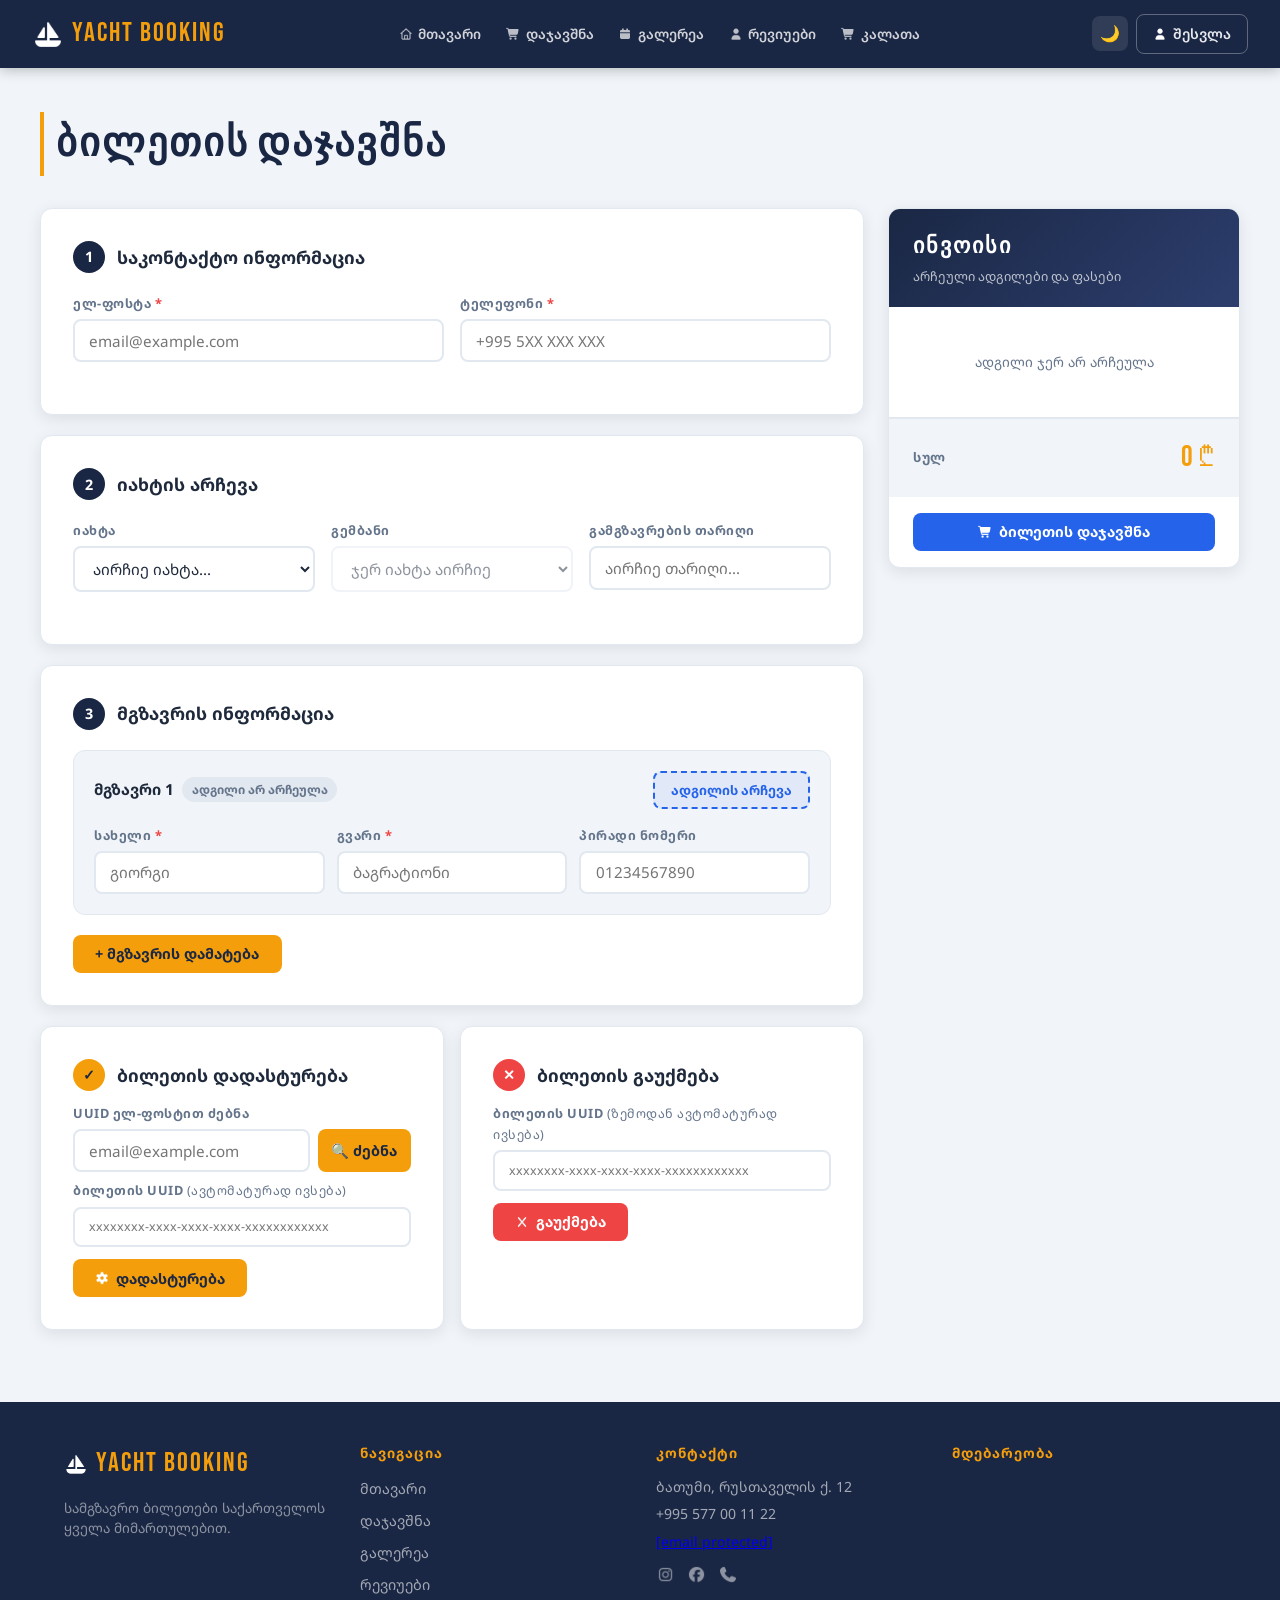
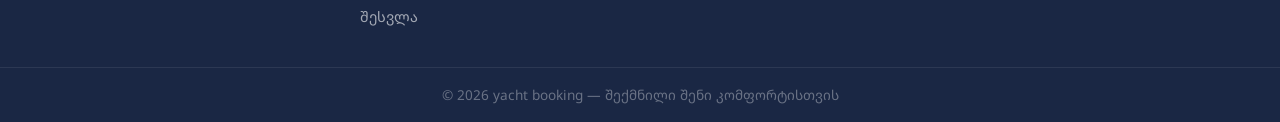
==== commit 385f98b1: "init commit" ====
--- a/pages/booking.html
+++ b/pages/booking.html
@@ -794,9 +794,49 @@
                   </div>
                   <h3>ბილეთის დადასტურება</h3>
                 </div>
+                <!-- UUID ძებნა ელ-ფოსტით -->
+                <div class="form-group" style="margin-bottom: 0.5rem">
+                  <label>UUID ელ-ფოსტით ძებნა</label>
+                  <div style="display: flex; gap: 0.5rem">
+                    <input
+                      type="email"
+                      id="lookup-email"
+                      placeholder="email@example.com"
+                      style="flex: 1"
+                    />
+                    <button
+                      id="lookupUUIDBtn"
+                      class="btn-secondary"
+                      style="white-space: nowrap; padding: 0 0.85rem"
+                    >
+                      🔍 ძებნა
+                    </button>
+                  </div>
+                  <div
+                    id="lookupMsg"
+                    class="auth-msg hidden"
+                    style="margin-top: 0.35rem"
+                  ></div>
+                </div>
+
                 <div class="form-group" style="margin-bottom: 0.75rem">
-                  <label>ბილეთის ID</label>
-                  <input type="text" id="u-id" placeholder="UUID..." />
+                  <label
+                    >ბილეთის UUID
+                    <span
+                      style="
+                        color: var(--text-light);
+                        font-weight: 400;
+                        font-size: 0.78rem;
+                      "
+                      >(ავტომატურად ივსება)</span
+                    ></label
+                  >
+                  <input
+                    type="text"
+                    id="u-id"
+                    placeholder="xxxxxxxx-xxxx-xxxx-xxxx-xxxxxxxxxxxx"
+                    style="font-size: 0.78rem"
+                  />
                 </div>
                 <button id="putTicketBtn" class="btn-secondary">
                   <img
@@ -815,8 +855,23 @@
                   <h3>ბილეთის გაუქმება</h3>
                 </div>
                 <div class="form-group" style="margin-bottom: 0.75rem">
-                  <label>ბილეთის ID</label>
-                  <input type="text" id="d-id" placeholder="UUID..." />
+                  <label
+                    >ბილეთის UUID
+                    <span
+                      style="
+                        color: var(--text-light);
+                        font-weight: 400;
+                        font-size: 0.78rem;
+                      "
+                      >(ზემოდან ავტომატურად ივსება)</span
+                    ></label
+                  >
+                  <input
+                    type="text"
+                    id="d-id"
+                    placeholder="xxxxxxxx-xxxx-xxxx-xxxx-xxxxxxxxxxxx"
+                    style="font-size: 0.78rem"
+                  />
                 </div>
                 <button id="deleteTicketBtn" class="btn-danger">
                   <img
@@ -895,7 +950,14 @@
           <h4 class="footer-heading">კონტაქტი</h4>
           <p class="footer-contact">ბათუმი, რუსთაველის ქ. 12</p>
           <p class="footer-contact">+995 577 00 11 22</p>
-          <p class="footer-contact">info@yachtbooking.ge</p>
+          <p class="footer-contact">
+            <a
+              href="/cdn-cgi/l/email-protection"
+              class="__cf_email__"
+              data-cfemail="a2cbccc4cde2dbc3c1cad6c0cdcdc9cbccc58cc5c7"
+              >[email&#160;protected]</a
+            >
+          </p>
           <div class="footer-social">
             <a href="#"
               ><img
@@ -929,6 +991,7 @@
         <p>© 2026 yacht booking — შექმნილი შენი კომფორტისთვის</p>
       </div>
     </footer>
+
     <script src="../scripts/booking.js" type="module"></script>
   </body>
 </html>
--- a/styles/style.css
+++ b/styles/style.css
@@ -77,7 +77,7 @@
   line-height: 1.6;
   transition: background 0.3s, color 0.3s;
   overflow-x: hidden;
-  padding-top: 4rem; /* fixed header-ის სიმაღლე */
+  padding-top: 4rem;
 }
 /* #endregion */
 
@@ -99,9 +99,9 @@
   justify-content: space-between;
   align-items: center;
   gap: 1rem;
-}
-
-/* ლოგო */
+  min-height: 4rem;
+}
+
 .logo {
   display: flex;
   align-items: center;
@@ -120,13 +120,13 @@
   filter: brightness(0) invert(1);
 }
 
-/* დესკტოპ ნავიგაცია — ცენტრში */
 nav#mainNav {
   flex: 1;
   display: flex;
   justify-content: center;
   align-items: center;
   gap: 0.25rem;
+  flex-wrap: nowrap;
 }
 
 nav#mainNav a {
@@ -164,7 +164,6 @@
   color: var(--accent) !important;
 }
 
-/* header-ის მარჯვენა ბლოკი */
 .header-actions {
   display: flex;
   align-items: center;
@@ -172,7 +171,6 @@
   flex-shrink: 0;
 }
 
-/* თემის ღილაკი */
 .icon-btn {
   background: rgba(255, 255, 255, 0.1);
   border: none;
@@ -185,13 +183,20 @@
   align-items: center;
   justify-content: center;
   transition: background 0.2s;
+  flex-shrink: 0;
 }
 
 .icon-btn:hover {
   background: rgba(255, 255, 255, 0.2);
 }
 
-/* Auth ბლოკი */
+/* wrapper — desktop-ზე ჩანს, mobile-ზე CSS-ით იმალება */
+.header-auth {
+  display: flex;
+  align-items: center;
+  gap: 0.4rem;
+}
+
 #guestBtns,
 #userInfo {
   display: flex;
@@ -211,12 +216,11 @@
   white-space: nowrap;
 }
 
-/* მობილური მენიუ */
 .mobile-nav {
   display: none;
   flex-direction: column;
   background: var(--header-bg);
-  padding: 0 1.5rem 1rem;
+  padding: 0.5rem 1.5rem 1rem;
   border-top: 1px solid rgba(255, 255, 255, 0.08);
   transition: background 0.3s;
 }
@@ -231,10 +235,10 @@
   gap: 0.5rem;
   color: rgba(255, 255, 255, 0.8);
   text-decoration: none;
-  padding: 0.65rem 0;
+  padding: 0.75rem 0;
   border-bottom: 1px solid rgba(255, 255, 255, 0.07);
   font-weight: 600;
-  font-size: 0.9rem;
+  font-size: 1rem;
   transition: color 0.2s;
 }
 
@@ -247,7 +251,7 @@
 }
 
 .mob-link img {
-  width: 14px;
+  width: 16px;
   filter: brightness(0) invert(1);
   opacity: 0.7;
 }
@@ -259,16 +263,17 @@
   background: rgba(255, 255, 255, 0.1);
   border: none;
   border-radius: 6px;
-  padding: 0.4rem;
+  padding: 0.5rem;
   cursor: pointer;
-  flex-direction: column;
-  gap: 4px;
+  align-items: center;
+  justify-content: center;
   z-index: 1001;
+  flex-shrink: 0;
 }
 
 .burger-icon {
-  width: 1.2rem;
-  height: 1.2rem;
+  width: 1.4rem;
+  height: 1.4rem;
   filter: brightness(0) invert(1);
   display: block;
 }
@@ -289,6 +294,7 @@
   border: none;
   cursor: pointer;
   text-decoration: none;
+  white-space: nowrap;
   transition: background 0.2s, transform 0.15s;
 }
 
@@ -311,6 +317,7 @@
   font-weight: 600;
   cursor: pointer;
   text-decoration: none;
+  white-space: nowrap;
   transition: background 0.2s;
 }
 
@@ -336,6 +343,7 @@
   font-weight: 700;
   border: none;
   cursor: pointer;
+  white-space: nowrap;
   transition: opacity 0.2s, transform 0.15s;
 }
 
@@ -357,6 +365,7 @@
   font-weight: 700;
   border: none;
   cursor: pointer;
+  white-space: nowrap;
   transition: opacity 0.2s, transform 0.15s;
 }
 
@@ -497,7 +506,7 @@
 
 .hero h1 {
   font-family: "Bebas Neue", sans-serif;
-  font-size: clamp(2.5rem, 6vw, 4.5rem);
+  font-size: clamp(2rem, 6vw, 4.5rem);
   letter-spacing: 3px;
   line-height: 1.1;
   margin-bottom: 1rem;
@@ -508,12 +517,11 @@
 }
 
 .hero p {
-  font-size: 1.1rem;
+  font-size: clamp(0.95rem, 2.5vw, 1.1rem);
   opacity: 0.8;
   margin-bottom: 2rem;
 }
 
-/* ტალღები + გემი */
 .sea-track {
   position: absolute;
   bottom: 0;
@@ -566,7 +574,6 @@
   50%       { transform: translateY(-4px); }
 }
 
-/* Hero stats */
 .hero-stats {
   display: flex;
   gap: 2rem;
@@ -613,7 +620,7 @@
   align-items: center;
   gap: 0.6rem;
   font-family: "Bebas Neue", sans-serif;
-  font-size: 2.2rem;
+  font-size: clamp(1.5rem, 4vw, 2.2rem);
   letter-spacing: 2px;
   color: var(--navy);
   margin-bottom: 1.5rem;
@@ -652,7 +659,8 @@
   border-radius: 8px;
   font-family: "Noto Sans Georgian", sans-serif;
   font-size: 0.95rem;
-  width: 280px;
+  flex: 1;
+  min-width: 0;
   background: var(--input-bg);
   color: var(--text);
   outline: none;
@@ -667,12 +675,12 @@
   position: absolute;
   top: calc(100% + 4px);
   left: 0;
+  right: 0;
   z-index: 50;
   background: var(--card-bg);
   border: 1px solid var(--border);
   border-radius: 8px;
   box-shadow: var(--shadow);
-  width: 280px;
   max-height: 220px;
   overflow-y: auto;
   display: none;
@@ -702,7 +710,7 @@
 /* #region Cards */
 .products {
   display: grid;
-  grid-template-columns: repeat(auto-fill, minmax(270px, 1fr));
+  grid-template-columns: repeat(auto-fill, minmax(min(270px, 100%), 1fr));
   gap: 1.25rem;
 }
 
@@ -742,7 +750,6 @@
   margin-top: 0.25rem;
 }
 
-/* იახტის ქვე-ბარათი */
 .trainCard {
   background: rgba(37, 99, 235, 0.05);
   border-left: 4px solid var(--blue);
@@ -774,7 +781,7 @@
 
 .form-grid {
   display: grid;
-  grid-template-columns: repeat(auto-fit, minmax(210px, 1fr));
+  grid-template-columns: repeat(auto-fit, minmax(min(210px, 100%), 1fr));
   gap: 1rem;
   margin-bottom: 1.25rem;
 }
@@ -804,6 +811,7 @@
   background: var(--input-bg);
   color: var(--text);
   outline: none;
+  width: 100%;
   transition: border 0.2s, background 0.3s;
 }
 
@@ -815,7 +823,6 @@
 
 .form-group select {
   cursor: pointer;
-  width: 100%;
 }
 
 .form-group select:disabled {
@@ -825,10 +832,8 @@
 
 textarea {
   resize: vertical;
-  width: 100%;
-}
-
-/* შეტყობინება */
+}
+
 .auth-msg {
   margin-top: 0.85rem;
   padding: 0.65rem 1rem;
@@ -866,7 +871,7 @@
   align-items: center;
   justify-content: center;
   gap: 1.5rem;
-  padding: 3rem 1.5rem;
+  padding: 3rem 1rem;
 }
 
 .auth-container {
@@ -942,7 +947,6 @@
   text-decoration: underline;
 }
 
-/* localStorage info panel */
 .token-info-wrap {
   width: 100%;
   max-width: 28rem;
@@ -974,6 +978,7 @@
   padding: 0.5rem 0;
   border-bottom: 1px solid var(--border);
   font-size: 0.84rem;
+  flex-wrap: wrap;
 }
 
 .token-row:last-child {
@@ -990,6 +995,7 @@
   color: var(--text);
   word-break: break-all;
   text-align: right;
+  flex: 1;
 }
 
 .token-mono {
@@ -1010,7 +1016,7 @@
 
 .page-title {
   font-family: "Bebas Neue", sans-serif;
-  font-size: 2.5rem;
+  font-size: clamp(1.8rem, 5vw, 2.5rem);
   letter-spacing: 2px;
   color: var(--navy);
   margin-bottom: 2rem;
@@ -1030,7 +1036,7 @@
 
 .reviews-grid {
   display: grid;
-  grid-template-columns: repeat(auto-fill, minmax(17rem, 1fr));
+  grid-template-columns: repeat(auto-fill, minmax(min(17rem, 100%), 1fr));
   gap: 1.25rem;
   margin-bottom: 2rem;
 }
@@ -1053,6 +1059,7 @@
   align-items: center;
   gap: 0.75rem;
   margin-bottom: 0.75rem;
+  flex-wrap: wrap;
 }
 
 .review-avatar {
@@ -1082,17 +1089,18 @@
   display: flex;
   align-items: center;
   justify-content: center;
-  padding: 3rem 1.5rem;
+  padding: 3rem 1rem;
   text-align: center;
 }
 
 .not-found-inner {
   max-width: 30rem;
+  width: 100%;
 }
 
 .not-found-num {
   font-family: "Bebas Neue", sans-serif;
-  font-size: clamp(5rem, 18vw, 9rem);
+  font-size: clamp(4rem, 20vw, 9rem);
   color: var(--accent);
   line-height: 1;
   letter-spacing: 4px;
@@ -1109,7 +1117,7 @@
 }
 
 .not-found-inner h2 {
-  font-size: 1.4rem;
+  font-size: clamp(1.1rem, 3vw, 1.4rem);
   font-weight: 700;
   margin-bottom: 0.75rem;
   color: var(--text);
@@ -1216,6 +1224,12 @@
   padding: 1rem 1.5rem;
   color: rgba(255, 255, 255, 0.35);
   font-size: 0.85rem;
+  margin-bottom: 0;
+}
+
+/* footer ბოლოა — body-ს padding-bottom არ სჭირდება */
+body {
+  padding-bottom: 0;
 }
 /* #endregion */
 
@@ -1393,9 +1407,39 @@
 }
 /* #endregion */
 
+
+/* #region Mobile Auth (mobile menu-ში auth ბლოკი) */
+.mob-auth {
+  display: flex;
+  gap: 0.75rem;
+  padding: 1rem 0 0.5rem;
+  align-items: center;
+  flex-wrap: wrap;
+}
+
+.mob-auth.hidden {
+  display: none !important;
+}
+
+.mob-auth-btn {
+  flex: 1;
+  justify-content: center;
+  min-width: 0;
+  font-size: 0.95rem;
+  padding: 0.65rem 1rem;
+}
+
+.mob-welcome {
+  color: rgba(255, 255, 255, 0.9);
+  font-weight: 700;
+  font-size: 1rem;
+  flex: 1;
+}
+/* #endregion */
+
 /* #region Responsive */
 
-/* Breakpoint 1 — ≤1100px: nav icon-ები იმალება, ტექსტი რჩება */
+/* Breakpoint 1 — ≤1100px: nav icon-ები იმალება */
 @media (max-width: 68.75rem) {
   nav#mainNav a img {
     display: none;
@@ -1403,12 +1447,12 @@
 
   nav#mainNav a {
     padding: 0.4rem 0.5rem;
-    font-size: 0.82rem;
-  }
-}
-
-/* Breakpoint 2 — ≤768px: nav იმალება, burger ჩნდება */
-@media (max-width: 48rem) {
+    font-size: 0.8rem;
+  }
+}
+
+/* Breakpoint 2 — ≤900px: nav იმალება, burger ჩნდება */
+@media (max-width: 56.25rem) {
   nav#mainNav {
     display: none;
   }
@@ -1417,34 +1461,27 @@
     display: flex;
   }
 
+  .header-inner {
+    padding: 0 1rem;
+    min-height: 3.75rem;
+  }
+
   .header-actions {
-    gap: 0.35rem;
-  }
-
-  /* auth ღილაკები ყოველთვის ჩანს */
-  #guestBtns,
-  #userInfo {
-    display: flex !important;
-  }
-
-  #userInfo.hidden,
-  #guestBtns.hidden {
-    display: none !important;
-  }
-
-  /* სახელი იმარტივება — გასვლა ღილაკი რჩება */
-  .welcome-text {
+    gap: 0.4rem;
+  }
+
+  /* Auth ღილაკები მობილურზე — header-actions-ის შიგნით ამ კლასით ვმალავთ */
+  .header-auth {
     display: none;
   }
 
-  .btn-outline.small {
-    padding: 0.35rem 0.6rem;
-    font-size: 0.78rem;
-    white-space: nowrap;
+  /* გასვლა / შესვლა mobile nav-ში ჩანს */
+  .mob-auth {
+    display: flex;
   }
 
   .section {
-    padding: 2.5rem 1rem;
+    padding: 2rem 1rem;
   }
 
   .products {
@@ -1461,8 +1498,8 @@
 
   .footer-inner {
     grid-template-columns: 1fr 1fr;
-    gap: 1.5rem;
-    padding: 2rem 1.5rem;
+    gap: 1.25rem;
+    padding: 2rem 1rem;
   }
 
   .booking-page {
@@ -1478,86 +1515,157 @@
   }
 
   .hero {
-    padding: 3.5rem 1.5rem 3rem;
+    padding: 4rem 1rem 3rem;
+  }
+
+  .modal {
+    padding: 1.5rem;
+  }
+
+  .accordion-header {
+    padding: 0.85rem 1rem;
+  }
+
+  .accordion-body {
+    padding: 0 1rem 1rem;
+  }
+}
+
+/* Breakpoint 3 — ≤480px: სრული მობილური */
+@media (max-width: 30rem) {
+  body {
+    font-size: 0.95rem;
+  }
+
+  .header-inner {
+    padding: 0 0.75rem;
+    min-height: 3.5rem;
+  }
+
+  .logo span {
+    font-size: 1.2rem;
+    letter-spacing: 1px;
+  }
+
+  .logo-icon {
+    width: 1.6rem;
+    height: 1.6rem;
+  }
+
+  .icon-btn {
+    width: 2rem;
+    height: 2rem;
+    font-size: 0.9rem;
+  }
+
+  .burger {
+    padding: 0.4rem;
+  }
+
+  .burger-icon {
+    width: 1.2rem;
+    height: 1.2rem;
+  }
+
+  /* შინაარსი */
+  .section {
+    padding: 1.5rem 0.75rem;
+  }
+
+  .booking-page,
+  .reviews-page,
+  .auth-page {
+    padding: 1.5rem 0.75rem;
+  }
+
+  .products {
+    grid-template-columns: 1fr;
+  }
+
+  .reviews-grid {
+    grid-template-columns: 1fr;
+  }
+
+  .footer-inner {
+    grid-template-columns: 1fr;
+    padding: 1.5rem 0.75rem;
+  }
+
+  .form-card {
+    padding: 1rem;
+  }
+
+  .auth-container {
+    padding: 1.25rem 1rem;
+  }
+
+  .card {
+    padding: 1rem;
+  }
+
+  /* Hero */
+  .hero {
+    padding: 3.5rem 0.75rem 2.5rem;
+  }
+
+  .hero-stats {
+    gap: 1rem;
+  }
+
+  .hero-stat-num {
+    font-size: 1.6rem;
+  }
+
+  /* სათაურები */
+  .section-title {
+    font-size: 1.4rem;
+    letter-spacing: 1px;
+  }
+
+  .page-title {
+    font-size: 1.5rem;
+  }
+
+  .accordion-title {
+    font-size: 1.1rem;
+    letter-spacing: 1px;
+  }
+
+  /* Modal */
+  .modal {
+    padding: 1.25rem;
+    border-radius: 12px;
+  }
+
+  /* Search */
+  .search-wrap {
+    flex-direction: column;
+    align-items: stretch;
   }
 
   .search-wrap input {
     width: 100%;
   }
 
-  .dropdown {
+  .btn-search {
     width: 100%;
-  }
-
-  .modal {
-    padding: 1.5rem;
-  }
-}
-
-/* Breakpoint 3 — ≤480px: mobile layout */
-@media (max-width: 30rem) {
-  .header-inner {
-    padding: 0.6rem 1rem;
-  }
-
-  .logo span {
-    font-size: 1.3rem;
-  }
-
-  .btn-outline {
-    padding: 0.4rem 0.6rem;
-    font-size: 0.78rem;
-  }
-
-  /* icon იმარტივება — ტექსტი რჩება */
-  .btn-outline .btn-icon {
-    display: none;
-  }
-
-  .btn-main {
-    padding: 0.4rem 0.75rem;
-    font-size: 0.82rem;
-  }
-
-  .products {
-    grid-template-columns: 1fr;
-  }
-
-  .reviews-grid {
-    grid-template-columns: 1fr;
-  }
-
-  .footer-inner {
-    grid-template-columns: 1fr;
-    padding: 1.5rem 1rem;
-  }
-
-  .section-title {
-    font-size: 1.7rem;
-  }
-
-  .form-card {
-    padding: 1.25rem;
-  }
-
-  .hero h1 {
-    font-size: 2.2rem;
-  }
-
-  .hero-stats {
-    gap: 1rem;
-  }
-
-  .auth-container {
-    padding: 1.25rem;
-  }
-
-  .page-title {
-    font-size: 1.8rem;
-  }
-
-  .not-found-num {
-    font-size: 5rem;
-  }
-}
-/* #endregion */
+    justify-content: center;
+    padding: 0.6rem;
+  }
+
+  /* mobile nav */
+  .mob-link {
+    font-size: 1rem;
+    padding: 0.8rem 0;
+  }
+
+  .mob-auth-btn {
+    font-size: 0.9rem;
+    padding: 0.6rem 0.75rem;
+  }
+
+  .trainCard {
+    margin-left: 0.5rem;
+  }
+}
+/* #endregion */
